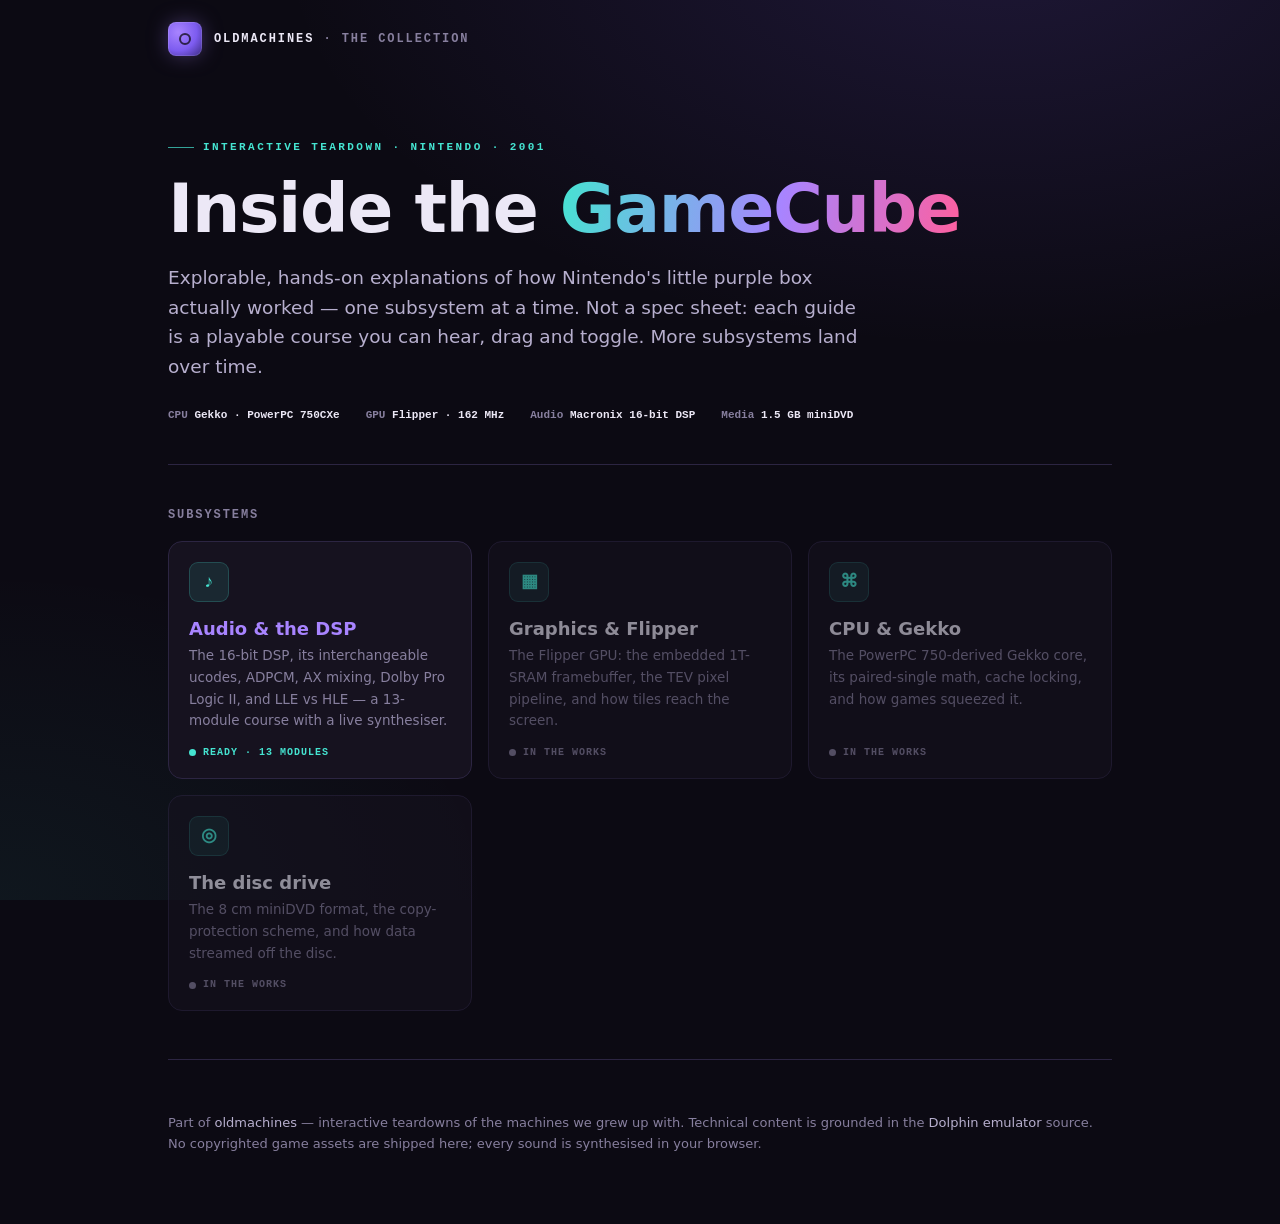
==== index.html @ d5a4fcb1 "Inside the GameCube: interactive audio course Co-Authored-By: Claude Opus 4.8 <noreply@anthropic.com" ====
<!DOCTYPE html>
<html lang="en">
<head>
<meta charset="utf-8">
<meta name="viewport" content="width=device-width, initial-scale=1">
<title>Inside the GameCube — an oldmachines guide</title>
<meta name="description" content="Interactive, explorable teardowns of the Nintendo GameCube's hardware — one subsystem at a time. Part of the oldmachines collection.">
<style>
  :root{
    --ground:#0c0a13; --ground-2:#100d19; --panel:#16121f; --panel-2:#1d1830;
    --line:#2c2542; --line-2:#392f57; --ink:#ece8f6; --ink-2:#b7afce; --muted:#877f9e;
    --violet:#a884ff; --violet-d:#7d5cf0; --cyan:#45e4d1; --magenta:#ff5f9e; --amber:#ffb14e;
    --radius:14px; --mono:ui-monospace,"SF Mono","JetBrains Mono",Menlo,Consolas,monospace;
    --sans:system-ui,-apple-system,"Segoe UI",Roboto,Helvetica,Arial,sans-serif;
  }
  *{box-sizing:border-box}
  @media (prefers-reduced-motion:reduce){*{animation-duration:.001ms!important;transition-duration:.001ms!important}}
  body{margin:0;font-family:var(--sans);color:var(--ink);background:var(--ground);line-height:1.6;
    -webkit-font-smoothing:antialiased;
    background-image:radial-gradient(1200px 700px at 78% -8%,rgba(125,92,240,.16),transparent 60%),
      radial-gradient(900px 600px at 0% 100%,rgba(69,228,209,.06),transparent 55%);
    background-attachment:fixed;min-height:100vh}
  a{color:var(--violet);text-decoration:none}
  a:hover{text-decoration:underline;text-underline-offset:3px}
  :focus-visible{outline:2px solid var(--cyan);outline-offset:3px;border-radius:6px}
  .wrap{max-width:1000px;margin:0 auto;padding:0 28px}
  header.top{display:flex;align-items:center;gap:12px;padding:22px 0}
  .logo{width:34px;height:34px;border-radius:8px;
    background:radial-gradient(circle at 30% 30%,var(--violet),var(--violet-d) 55%,#3a2a80);
    box-shadow:0 0 22px -4px rgba(168,132,255,.55),inset 0 0 0 1px rgba(255,255,255,.12);position:relative}
  .logo::after{content:"";position:absolute;inset:11px;border-radius:50%;border:2px solid rgba(12,10,19,.75)}
  .brandline{font:600 12px/1 var(--mono);letter-spacing:.16em;text-transform:uppercase;color:var(--muted)}
  .brandline b{color:var(--ink);font-weight:700}
  .hero{padding:52px 0 40px;border-bottom:1px solid var(--line)}
  .eyebrow{font:600 11px/1 var(--mono);letter-spacing:.22em;text-transform:uppercase;color:var(--cyan);
    display:inline-flex;align-items:center;gap:9px}
  .eyebrow::before{content:"";width:26px;height:1px;background:var(--cyan);opacity:.7}
  h1{font:800 clamp(36px,7vw,68px)/1.02 var(--sans);letter-spacing:-.02em;margin:18px 0 0;text-wrap:balance}
  h1 .grad{background:linear-gradient(100deg,var(--cyan),var(--violet) 55%,var(--magenta));
    -webkit-background-clip:text;background-clip:text;color:transparent}
  .lede{font-size:18.5px;color:var(--ink-2);max-width:60ch;margin:20px 0 0}
  h2.sh{font:700 12px/1 var(--mono);letter-spacing:.16em;text-transform:uppercase;color:var(--muted);margin:44px 0 0}
  .grid{display:grid;grid-template-columns:repeat(auto-fill,minmax(260px,1fr));gap:16px;margin:20px 0 0}
  .card{display:flex;flex-direction:column;background:var(--panel);border:1px solid var(--line);
    border-radius:var(--radius);padding:20px;transition:transform .14s,border-color .14s,background .14s}
  a.card:hover{transform:translateY(-3px);border-color:var(--line-2);background:var(--panel-2);text-decoration:none}
  .card .ico{width:40px;height:40px;border-radius:9px;display:grid;place-items:center;font:700 18px/1 var(--mono);
    background:rgba(69,228,209,.1);color:var(--cyan);border:1px solid rgba(69,228,209,.2)}
  .card h3{font:700 18px/1.2 var(--sans);margin:16px 0 6px}
  .card p{font-size:13.5px;color:var(--muted);margin:0;flex:1}
  .card .status{margin-top:16px;font:600 10px/1 var(--mono);letter-spacing:.1em;text-transform:uppercase;
    display:inline-flex;align-items:center;gap:7px}
  .card .status.ready{color:var(--cyan)} .card .status.soon{color:var(--muted)}
  .card .status .dot{width:7px;height:7px;border-radius:50%;background:currentColor}
  .card.disabled{opacity:.58}
  .card.disabled:hover{transform:none}
  footer{padding:40px 0 56px;color:var(--muted);font-size:13px;border-top:1px solid var(--line);margin-top:48px}
  footer a{color:var(--ink-2)}
  .spec-strip{display:flex;flex-wrap:wrap;gap:10px 26px;margin:26px 0 0;font:600 11px/1.5 var(--mono);color:var(--muted)}
  .spec-strip b{color:var(--ink)}
</style>
</head>
<body>
<div class="wrap">

  <header class="top">
    <div class="logo" aria-hidden="true"></div>
    <div class="brandline"><b>oldmachines</b> · the collection</div>
  </header>

  <section class="hero">
    <span class="eyebrow">Interactive teardown · Nintendo · 2001</span>
    <h1>Inside the <span class="grad">GameCube</span></h1>
    <p class="lede">
      Explorable, hands-on explanations of how Nintendo's little purple box
      actually worked — one subsystem at a time. Not a spec sheet: each guide is
      a playable course you can hear, drag and toggle. More subsystems land over
      time.
    </p>
    <div class="spec-strip">
      <span>CPU <b>Gekko · PowerPC 750CXe</b></span>
      <span>GPU <b>Flipper · 162 MHz</b></span>
      <span>Audio <b>Macronix 16-bit DSP</b></span>
      <span>Media <b>1.5 GB miniDVD</b></span>
    </div>
  </section>

  <h2 class="sh">Subsystems</h2>
  <div class="grid">

    <a class="card" href="audio/">
      <div class="ico">♪</div>
      <h3>Audio &amp; the DSP</h3>
      <p>The 16-bit DSP, its interchangeable ucodes, ADPCM, AX mixing, Dolby Pro Logic II, and LLE vs HLE — a 13-module course with a live synthesiser.</p>
      <span class="status ready"><span class="dot"></span>Ready · 13 modules</span>
    </a>

    <div class="card disabled" aria-disabled="true">
      <div class="ico">▦</div>
      <h3>Graphics &amp; Flipper</h3>
      <p>The Flipper GPU: the embedded 1T-SRAM framebuffer, the TEV pixel pipeline, and how tiles reach the screen.</p>
      <span class="status soon"><span class="dot"></span>In the works</span>
    </div>

    <div class="card disabled" aria-disabled="true">
      <div class="ico">⌘</div>
      <h3>CPU &amp; Gekko</h3>
      <p>The PowerPC 750-derived Gekko core, its paired-single math, cache locking, and how games squeezed it.</p>
      <span class="status soon"><span class="dot"></span>In the works</span>
    </div>

    <div class="card disabled" aria-disabled="true">
      <div class="ico">◎</div>
      <h3>The disc drive</h3>
      <p>The 8&nbsp;cm miniDVD format, the copy-protection scheme, and how data streamed off the disc.</p>
      <span class="status soon"><span class="dot"></span>In the works</span>
    </div>

  </div>

  <footer>
    <p>
      Part of <a href="https://github.com/oldmachines">oldmachines</a> — interactive
      teardowns of the machines we grew up with. Technical content is grounded in
      the <a href="https://github.com/dolphin-emu/dolphin">Dolphin emulator</a>
      source. No copyrighted game assets are shipped here; every sound is
      synthesised in your browser.
    </p>
  </footer>

</div>
</body>
</html>
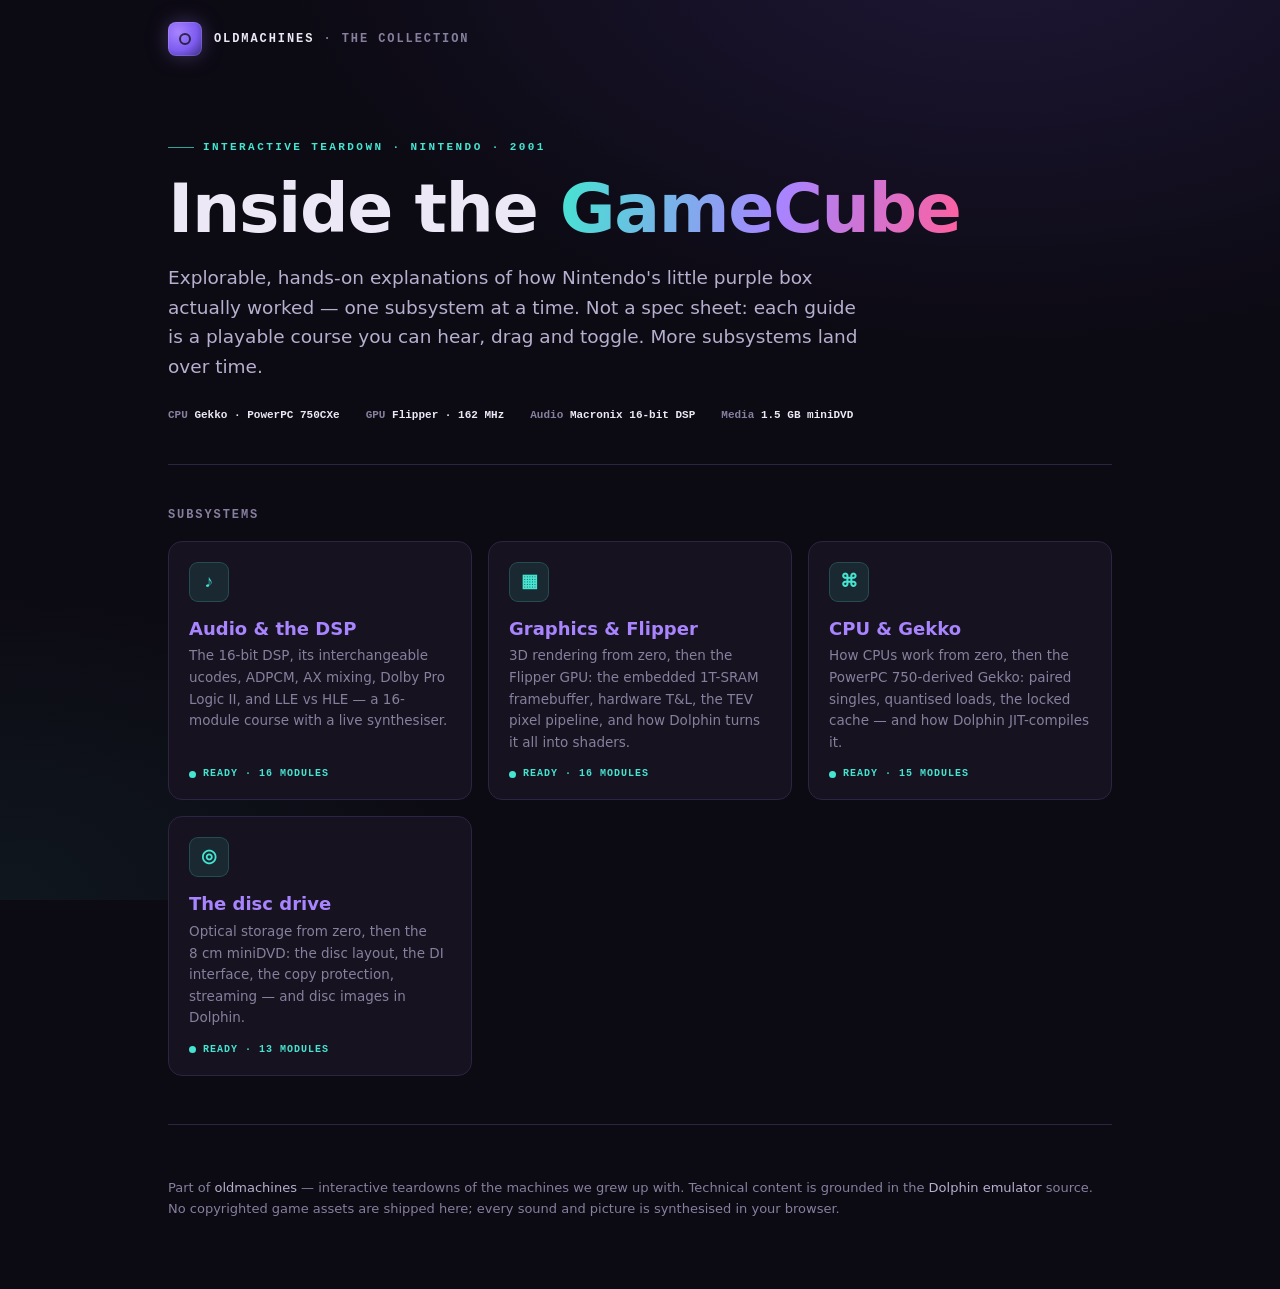
==== commit b89d716b: "Hub & README: all four subsystems live Enable the graphics/, cpu/ and disc/ cards on the landing pag" ====
--- a/index.html
+++ b/index.html
@@ -4,6 +4,7 @@
 <meta charset="utf-8">
 <meta name="viewport" content="width=device-width, initial-scale=1">
 <title>Inside the GameCube — an oldmachines guide</title>
+<link rel="icon" href="data:image/svg+xml,%3Csvg xmlns=%27http://www.w3.org/2000/svg%27 viewBox=%270 0 32 32%27%3E%3Crect width=%2732%27 height=%2732%27 rx=%278%27 fill=%27%237d5cf0%27/%3E%3Ccircle cx=%2716%27 cy=%2716%27 r=%276%27 fill=%27none%27 stroke=%27%230c0a13%27 stroke-width=%273%27/%3E%3C/svg%3E">
 <meta name="description" content="Interactive, explorable teardowns of the Nintendo GameCube's hardware — one subsystem at a time. Part of the oldmachines collection.">
 <style>
   :root{
@@ -91,30 +92,30 @@
     <a class="card" href="audio/">
       <div class="ico">♪</div>
       <h3>Audio &amp; the DSP</h3>
-      <p>The 16-bit DSP, its interchangeable ucodes, ADPCM, AX mixing, Dolby Pro Logic II, and LLE vs HLE — a 13-module course with a live synthesiser.</p>
+      <p>The 16-bit DSP, its interchangeable ucodes, ADPCM, AX mixing, Dolby Pro Logic II, and LLE vs HLE — a 16-module course with a live synthesiser.</p>
+      <span class="status ready"><span class="dot"></span>Ready · 16 modules</span>
+    </a>
+
+    <a class="card" href="graphics/">
+      <div class="ico">▦</div>
+      <h3>Graphics &amp; Flipper</h3>
+      <p>3D rendering from zero, then the Flipper GPU: the embedded 1T-SRAM framebuffer, hardware T&amp;L, the TEV pixel pipeline, and how Dolphin turns it all into shaders.</p>
+      <span class="status ready"><span class="dot"></span>Ready · 16 modules</span>
+    </a>
+
+    <a class="card" href="cpu/">
+      <div class="ico">⌘</div>
+      <h3>CPU &amp; Gekko</h3>
+      <p>How CPUs work from zero, then the PowerPC 750-derived Gekko: paired singles, quantised loads, the locked cache — and how Dolphin JIT-compiles it.</p>
+      <span class="status ready"><span class="dot"></span>Ready · 15 modules</span>
+    </a>
+
+    <a class="card" href="disc/">
+      <div class="ico">◎</div>
+      <h3>The disc drive</h3>
+      <p>Optical storage from zero, then the 8&nbsp;cm miniDVD: the disc layout, the DI interface, the copy protection, streaming — and disc images in Dolphin.</p>
       <span class="status ready"><span class="dot"></span>Ready · 13 modules</span>
     </a>
-
-    <div class="card disabled" aria-disabled="true">
-      <div class="ico">▦</div>
-      <h3>Graphics &amp; Flipper</h3>
-      <p>The Flipper GPU: the embedded 1T-SRAM framebuffer, the TEV pixel pipeline, and how tiles reach the screen.</p>
-      <span class="status soon"><span class="dot"></span>In the works</span>
-    </div>
-
-    <div class="card disabled" aria-disabled="true">
-      <div class="ico">⌘</div>
-      <h3>CPU &amp; Gekko</h3>
-      <p>The PowerPC 750-derived Gekko core, its paired-single math, cache locking, and how games squeezed it.</p>
-      <span class="status soon"><span class="dot"></span>In the works</span>
-    </div>
-
-    <div class="card disabled" aria-disabled="true">
-      <div class="ico">◎</div>
-      <h3>The disc drive</h3>
-      <p>The 8&nbsp;cm miniDVD format, the copy-protection scheme, and how data streamed off the disc.</p>
-      <span class="status soon"><span class="dot"></span>In the works</span>
-    </div>
 
   </div>
 
@@ -123,8 +124,8 @@
       Part of <a href="https://github.com/oldmachines">oldmachines</a> — interactive
       teardowns of the machines we grew up with. Technical content is grounded in
       the <a href="https://github.com/dolphin-emu/dolphin">Dolphin emulator</a>
-      source. No copyrighted game assets are shipped here; every sound is
-      synthesised in your browser.
+      source. No copyrighted game assets are shipped here; every sound and
+      picture is synthesised in your browser.
     </p>
   </footer>
 
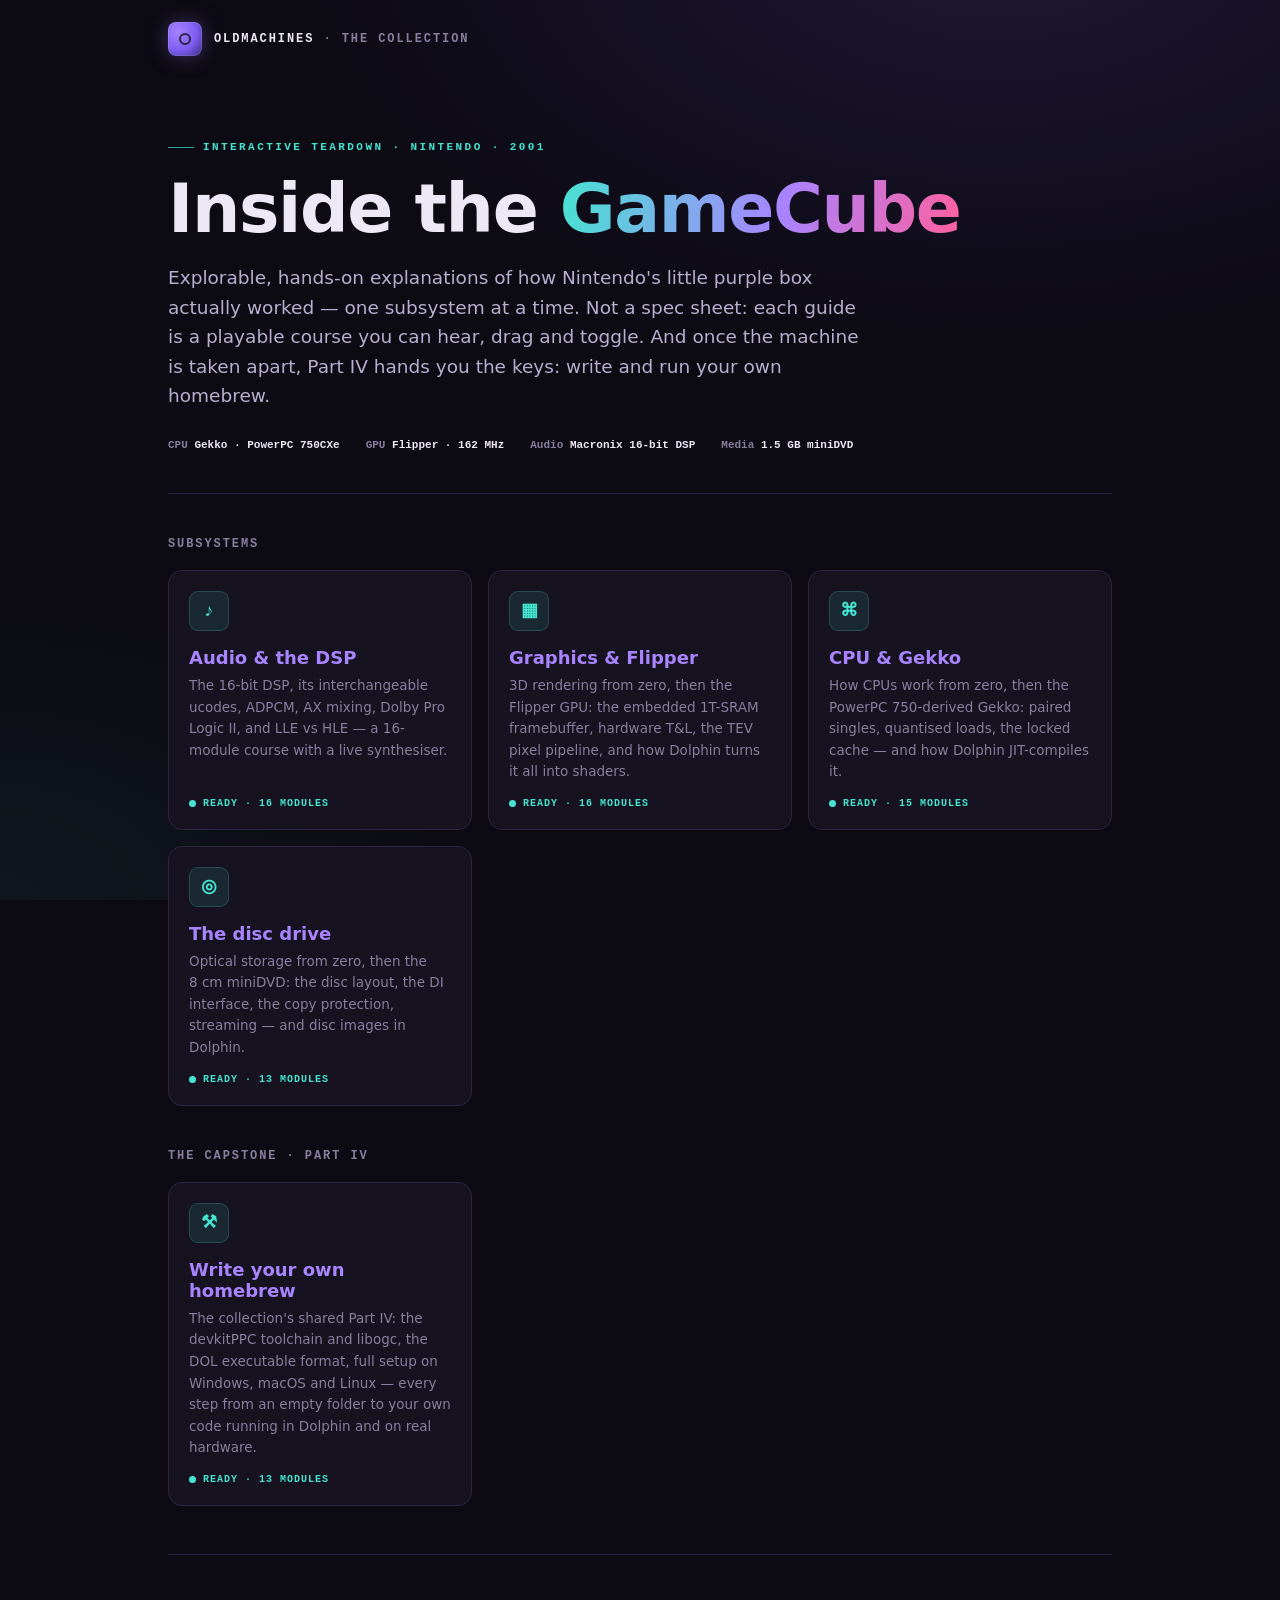
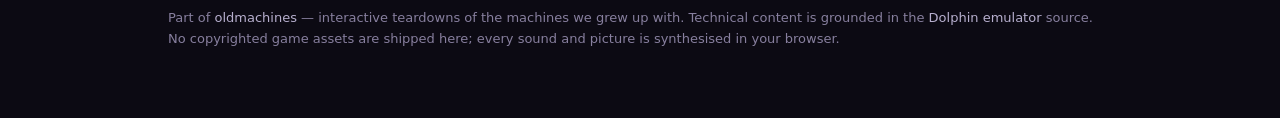
==== commit 23ee9a5f: "Part IV: write your own homebrew — 13-module capstone course Adds homebrew/, the collection's shared" ====
--- a/index.html
+++ b/index.html
@@ -75,8 +75,8 @@
     <p class="lede">
       Explorable, hands-on explanations of how Nintendo's little purple box
       actually worked — one subsystem at a time. Not a spec sheet: each guide is
-      a playable course you can hear, drag and toggle. More subsystems land over
-      time.
+      a playable course you can hear, drag and toggle. And once the machine is
+      taken apart, Part IV hands you the keys: write and run your own homebrew.
     </p>
     <div class="spec-strip">
       <span>CPU <b>Gekko · PowerPC 750CXe</b></span>
@@ -119,6 +119,18 @@
 
   </div>
 
+  <h2 class="sh">The capstone · Part IV</h2>
+  <div class="grid">
+
+    <a class="card" href="homebrew/">
+      <div class="ico">⚒</div>
+      <h3>Write your own homebrew</h3>
+      <p>The collection's shared Part IV: the devkitPPC toolchain and libogc, the DOL executable format, full setup on Windows, macOS and Linux — every step from an empty folder to your own code running in Dolphin and on real hardware.</p>
+      <span class="status ready"><span class="dot"></span>Ready · 13 modules</span>
+    </a>
+
+  </div>
+
   <footer>
     <p>
       Part of <a href="https://github.com/oldmachines">oldmachines</a> — interactive
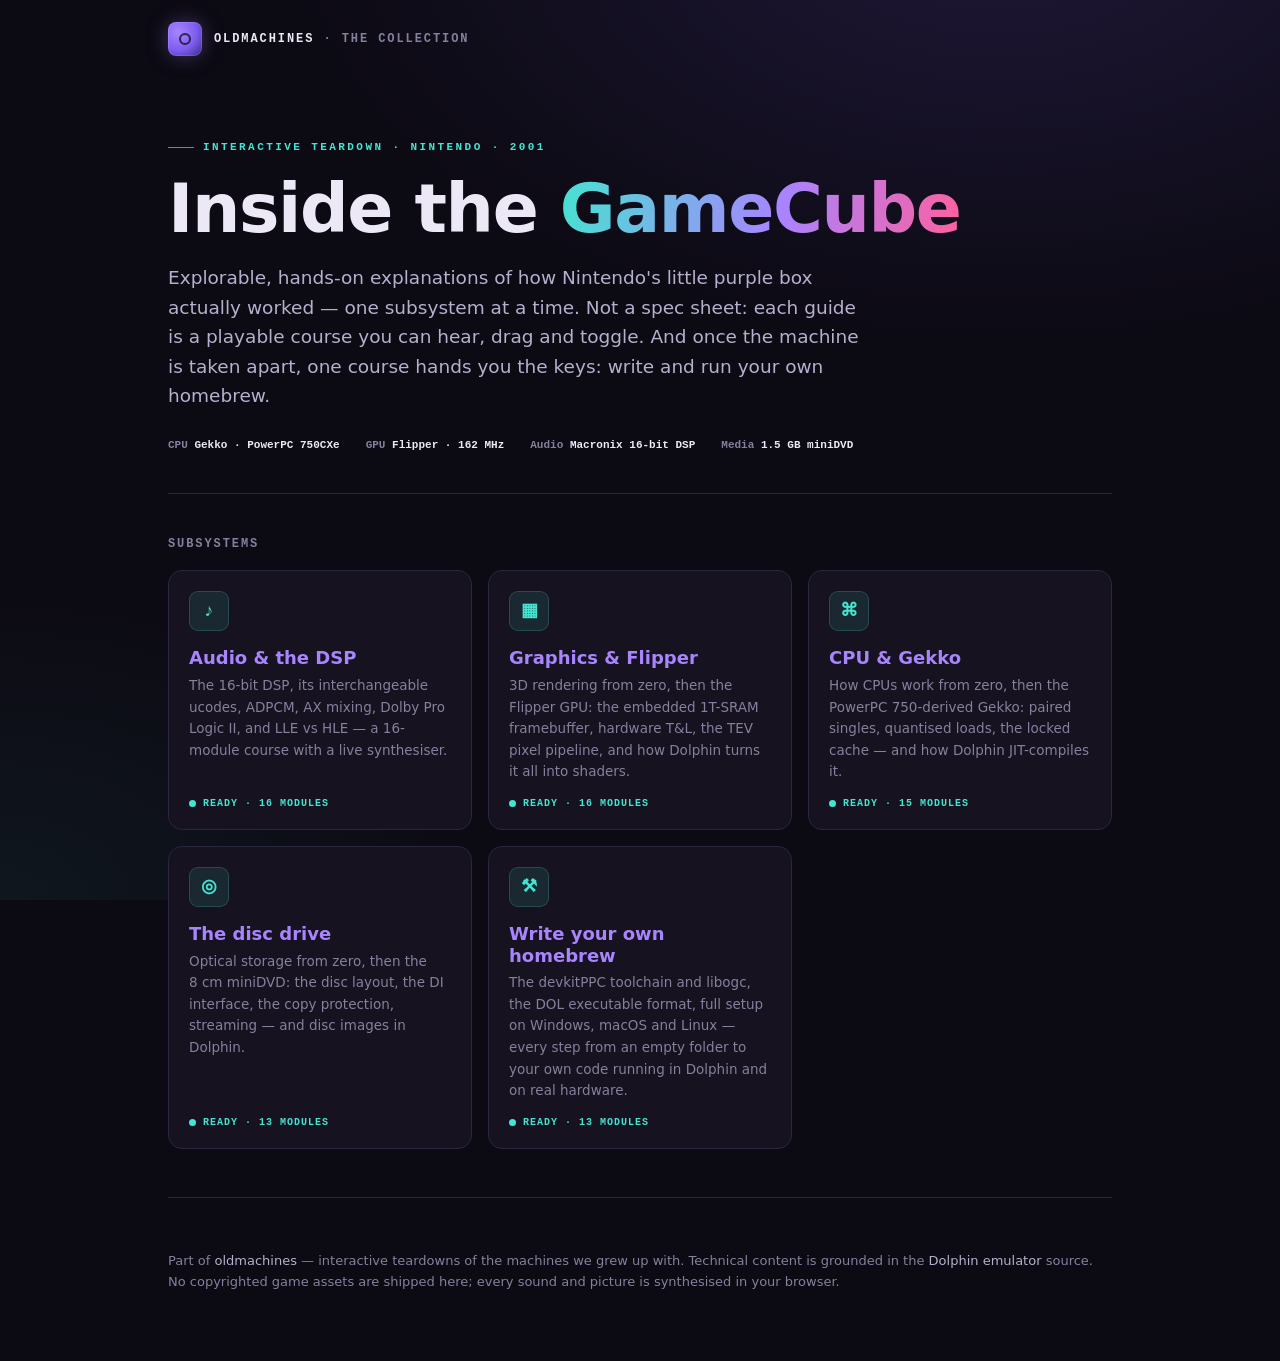
==== commit 5235b9aa: "Reframe homebrew as a standalone course, not "Part IV" - Drop all Part IV branding: the course's fou" ====
--- a/index.html
+++ b/index.html
@@ -76,7 +76,7 @@
       Explorable, hands-on explanations of how Nintendo's little purple box
       actually worked — one subsystem at a time. Not a spec sheet: each guide is
       a playable course you can hear, drag and toggle. And once the machine is
-      taken apart, Part IV hands you the keys: write and run your own homebrew.
+      taken apart, one course hands you the keys: write and run your own homebrew.
     </p>
     <div class="spec-strip">
       <span>CPU <b>Gekko · PowerPC 750CXe</b></span>
@@ -117,15 +117,10 @@
       <span class="status ready"><span class="dot"></span>Ready · 13 modules</span>
     </a>
 
-  </div>
-
-  <h2 class="sh">The capstone · Part IV</h2>
-  <div class="grid">
-
     <a class="card" href="homebrew/">
       <div class="ico">⚒</div>
       <h3>Write your own homebrew</h3>
-      <p>The collection's shared Part IV: the devkitPPC toolchain and libogc, the DOL executable format, full setup on Windows, macOS and Linux — every step from an empty folder to your own code running in Dolphin and on real hardware.</p>
+      <p>The devkitPPC toolchain and libogc, the DOL executable format, full setup on Windows, macOS and Linux — every step from an empty folder to your own code running in Dolphin and on real hardware.</p>
       <span class="status ready"><span class="dot"></span>Ready · 13 modules</span>
     </a>
 
